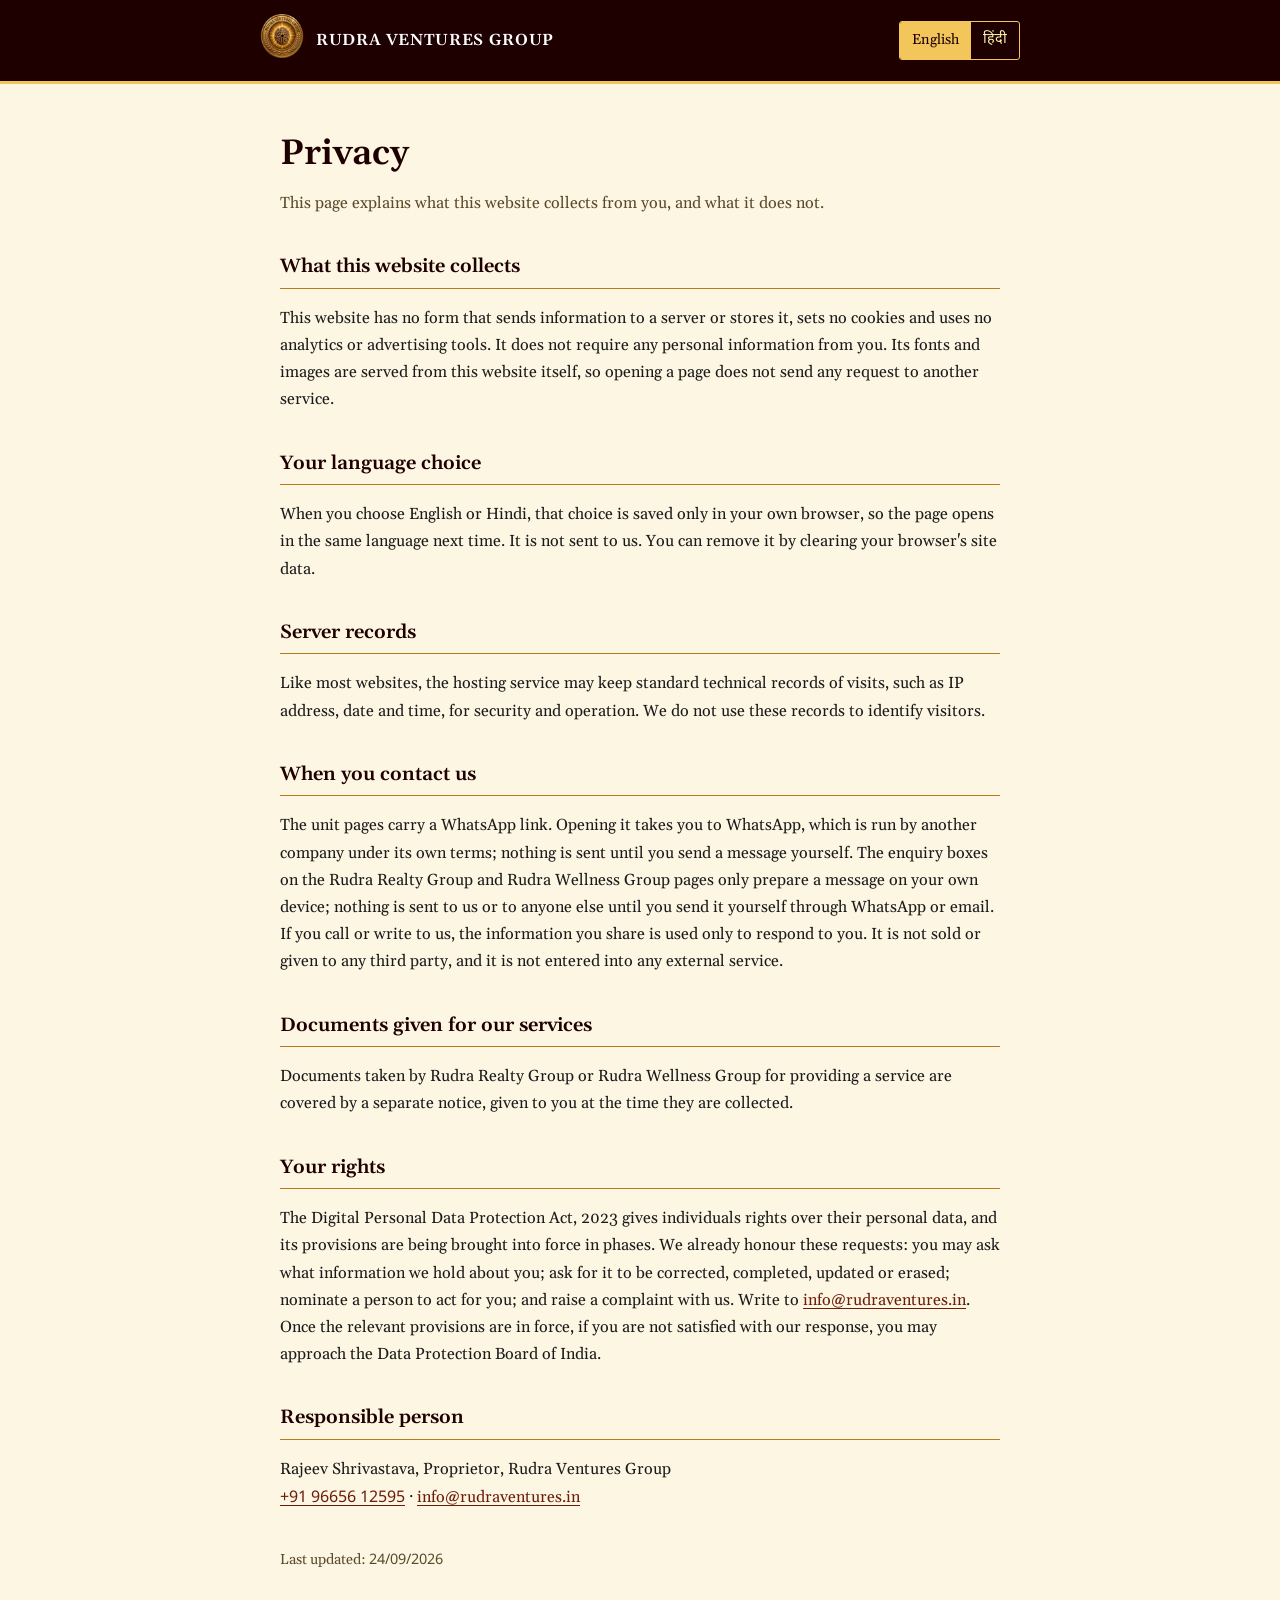
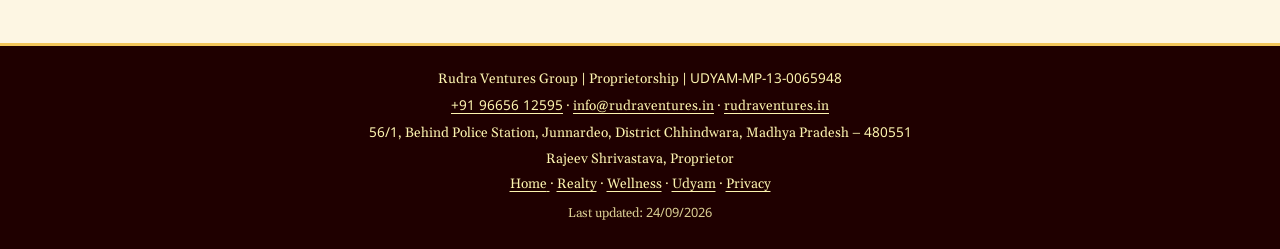
==== privacy/index.html @ 4cf69b2a "Add files via upload" ====
<!DOCTYPE html>
<html lang="en" data-view="en">
<head>
<meta charset="utf-8">
<meta name="viewport" content="width=device-width, initial-scale=1, viewport-fit=cover">
<meta name="theme-color" content="#1F0000">
<link rel="icon" type="image/png" href="../assets/RVG_Emblem_512px_transparent.png">

<link rel="stylesheet" href="../assets/fonts.css">
<link rel="stylesheet" href="../assets/rvg.css">
<title>Privacy | Rudra Ventures Group</title>
<meta name="description" content="How Rudra Ventures Group handles information on rudraventures.in.">
<link rel="canonical" href="https://rudraventures.in/privacy/">
</head>
<body>
<header class="top"><div class="top-inner">
  <a class="brand" href="../"><picture><source srcset="../assets/RVG_Emblem_512px_web.webp" type="image/webp"><img src="../assets/RVG_Emblem_1024px_transparent.png" alt="" width="1024" height="1024"></picture><span>RUDRA VENTURES GROUP</span></a>
  <div class="lang" role="group" aria-label="Language"><button type="button" data-l="en">English</button><button type="button" data-l="hi">हिंदी</button></div>
</div></header>
<main>
<section data-lang-block="en" lang="en">
  <h1>Privacy</h1>
  <p class="lead">This page explains what this website collects from you, and what it does not.</p>

  <h2>What this website collects</h2>
  <p>This website has no form that sends information to a server or stores it, sets no cookies and uses no analytics or advertising tools. It does not require any personal information from you. Its fonts and images are served from this website itself, so opening a page does not send any request to another service.</p>

  <h2>Your language choice</h2>
  <p>When you choose English or Hindi, that choice is saved only in your own browser, so the page opens in the same language next time. It is not sent to us. You can remove it by clearing your browser's site data.</p>

  <h2>Server records</h2>
  <p>Like most websites, the hosting service may keep standard technical records of visits, such as IP address, date and time, for security and operation. We do not use these records to identify visitors.</p>

  <h2>When you contact us</h2>
  <p>The unit pages carry a WhatsApp link. Opening it takes you to WhatsApp, which is run by another company under its own terms; nothing is sent until you send a message yourself. The enquiry boxes on the Rudra Realty Group and Rudra Wellness Group pages only prepare a message on your own device; nothing is sent to us or to anyone else until you send it yourself through WhatsApp or email. If you call or write to us, the information you share is used only to respond to you. It is not sold or given to any third party, and it is not entered into any external service.</p>

  <h2>Documents given for our services</h2>
  <p>Documents taken by Rudra Realty Group or Rudra Wellness Group for providing a service are covered by a separate notice, given to you at the time they are collected.</p>

  <h2>Your rights</h2>
  <p>The Digital Personal Data Protection Act, 2023 gives individuals rights over their personal data, and its provisions are being brought into force in phases. We already honour these requests: you may ask what information we hold about you; ask for it to be corrected, completed, updated or erased; nominate a person to act for you; and raise a complaint with us. Write to <a href="mailto:info@rudraventures.in">info@rudraventures.in</a>. Once the relevant provisions are in force, if you are not satisfied with our response, you may approach the Data Protection Board of India.</p>

  <h2>Responsible person</h2>
  <p>Rajeev Shrivastava, Proprietor, Rudra Ventures Group<br><a href="tel:+919665612595"><span class="num">+91 96656 12595</span></a> · <a href="mailto:info@rudraventures.in">info@rudraventures.in</a></p>

  <p class="updated">Last updated: <span class="num">24/09/2026</span></p>
</section>

<section data-lang-block="hi" lang="hi">
  <h1>गोपनीयता</h1>
  <p class="lead">यह पृष्ठ बताता है कि यह website आपसे क्या लेती है, और क्या नहीं।</p>

  <h2>यह website क्या एकत्र करती है</h2>
  <p>इस website पर ऐसा कोई form नहीं है जो जानकारी किसी server पर भेजे अथवा संग्रहीत करे; कोई cookie नहीं रखी जाती, और कोई analytics अथवा विज्ञापन-उपकरण प्रयुक्त नहीं होता। आपसे कोई व्यक्तिगत जानकारी अनिवार्य रूप से नहीं माँगी जाती। इसके font एवं चित्र इसी website से दिए जाते हैं, अतः पृष्ठ खोलने पर किसी अन्य सेवा को कोई अनुरोध नहीं जाता।</p>

  <h2>आपकी भाषा का चयन</h2>
  <p>जब आप English अथवा हिंदी चुनते हैं, तो वह चयन केवल आपके अपने browser में सहेजा जाता है, जिससे अगली बार पृष्ठ उसी भाषा में खुले। वह हमें नहीं भेजा जाता। Browser का site data मिटाकर आप उसे हटा सकते हैं।</p>

  <h2>Server के तकनीकी अभिलेख</h2>
  <p>अधिकांश websites की भाँति, hosting सेवा सुरक्षा एवं संचालन हेतु visits के सामान्य तकनीकी अभिलेख रख सकती है, जैसे IP address, दिनांक एवं समय। इन अभिलेखों से हम किसी आगंतुक की पहचान नहीं करते।</p>

  <h2>जब आप हमसे संपर्क करें</h2>
  <p>इकाइयों के पृष्ठों पर WhatsApp का link है। उसे खोलने पर आप WhatsApp पर पहुँचते हैं, जो किसी अन्य संस्था द्वारा उसके अपने नियमों के अंतर्गत संचालित है; जब तक आप स्वयं सन्देश न भेजें, कुछ नहीं जाता। Rudra Realty Group एवं Rudra Wellness Group के पृष्ठों के पूछताछ-खंड केवल आपके अपने उपकरण पर सन्देश तैयार करते हैं; जब तक आप स्वयं उसे WhatsApp अथवा email से न भेजें, हमें अथवा किसी अन्य को कुछ नहीं जाता। यदि आप दूरभाष अथवा email से संपर्क करते हैं, तो आपके द्वारा दी गई जानकारी केवल आपको उत्तर देने हेतु प्रयुक्त होती है। वह न बेची जाती है, न किसी तृतीय पक्ष को दी जाती है, और न किसी बाह्य सेवा में डाली जाती है।</p>

  <h2>सेवा हेतु दिए गए अभिलेख</h2>
  <p>सेवा प्रदान करने हेतु Rudra Realty Group अथवा Rudra Wellness Group द्वारा लिए गए अभिलेख एक पृथक् सूचना के अधीन हैं, जो अभिलेख लेते समय आपको दी जाती है।</p>

  <h2>आपके अधिकार</h2>
  <p>Digital Personal Data Protection Act, 2023 व्यक्तियों को उनकी व्यक्तिगत जानकारी पर अधिकार देता है, और इसके प्रावधान चरणबद्ध रूप से प्रवृत्त किए जा रहे हैं। हम ऐसे अनुरोधों का पालन अभी से करते हैं: आप पूछ सकते हैं कि हमारे पास आपकी कौन-सी जानकारी है; उसके सुधार, पूर्ति, अद्यतन अथवा हटाए जाने का अनुरोध कर सकते हैं; अपनी ओर से किसी व्यक्ति को नामित कर सकते हैं; और हमसे परिवाद कर सकते हैं। लिखें: <a href="mailto:info@rudraventures.in">info@rudraventures.in</a>। सम्बंधित प्रावधान प्रवृत्त होने के उपरांत, हमारे उत्तर से संतुष्ट न होने पर आप Data Protection Board of India के समक्ष जा सकते हैं।</p>

  <h2>उत्तरदायी व्यक्ति</h2>
  <p>राजीव श्रीवास्तव, Proprietor, Rudra Ventures Group<br><a href="tel:+919665612595"><span class="num">+91 96656 12595</span></a> · <a href="mailto:info@rudraventures.in">info@rudraventures.in</a></p>

  <p class="updated">अंतिम अद्यतन: <span class="num">24/09/2026</span></p>
</section>
</main>
<footer>
  <p>Rudra Ventures Group | Proprietorship | <span class="num">UDYAM-MP-13-0065948</span></p>
  <p><a href="tel:+919665612595"><span class="num">+91 96656 12595</span></a> · <a href="mailto:info@rudraventures.in">info@rudraventures.in</a> · <a href="../">rudraventures.in</a></p>
  <p><span data-lang-block="en"><span class="num">56/1</span>, Behind Police Station, Junnardeo, District Chhindwara, Madhya Pradesh – <span class="num">480551</span></span> <span data-lang-block="hi" class="deva"><span class="num">56/1</span>, Police Station के पीछे, जुन्नारदेव, जिला छिंदवाड़ा, मध्यप्रदेश – <span class="num">480551</span></span></p>
  <p class="who"><span data-lang-block="en">Rajeev Shrivastava, Proprietor</span> <span data-lang-block="hi">राजीव श्रीवास्तव, Proprietor</span></p>
  <p><a href="../"><span data-lang-block="en">Home</span> <span data-lang-block="hi">मुख्य पृष्ठ</span></a> · <a href="../realty/">Realty</a> · <a href="../wellness/">Wellness</a> · <a href="../udyam/">Udyam</a> · <a href="../privacy/"><span data-lang-block="en">Privacy</span> <span data-lang-block="hi">गोपनीयता</span></a></p>
  <p class="upd"><span data-lang-block="en">Last updated: </span> <span data-lang-block="hi">अंतिम अद्यतन: </span><span class="num">24/09/2026</span></p>
</footer>
<script>
(function(){
  var root=document.documentElement,pick='en';
  try{var s=localStorage.getItem('rvg-lang');if(s==='hi'||s==='en')pick=s;}catch(e){}
  function set(l){root.setAttribute('data-view',l);root.lang=l;
    document.querySelectorAll('.lang button').forEach(function(b){b.setAttribute('aria-pressed',b.dataset.l===l?'true':'false')});
    try{localStorage.setItem('rvg-lang',l)}catch(e){}}
  set(pick);
  document.addEventListener('click',function(e){var b=e.target.closest('.lang button');if(b)set(b.dataset.l)});
})();
</script>
</body>
</html>
---- assets/fonts.css ----
@font-face{font-family:"Gelasio";font-style:normal;font-weight:400;font-display:swap;src:url("fonts/gelasio-latin-400-normal.woff2") format("woff2")}
@font-face{font-family:"Gelasio";font-style:italic;font-weight:400;font-display:swap;src:url("fonts/gelasio-latin-400-italic.woff2") format("woff2")}
@font-face{font-family:"Gelasio";font-style:normal;font-weight:600;font-display:swap;src:url("fonts/gelasio-latin-600-normal.woff2") format("woff2")}
@font-face{font-family:"Noto Sans";font-style:normal;font-weight:400;font-display:swap;src:url("fonts/noto-sans-latin-400-normal.woff2") format("woff2")}
@font-face{font-family:"Noto Sans";font-style:normal;font-weight:600;font-display:swap;src:url("fonts/noto-sans-latin-600-normal.woff2") format("woff2")}
@font-face{font-family:"Noto Sans Devanagari";font-style:normal;font-weight:400;font-display:swap;src:url("fonts/noto-sans-devanagari-devanagari-400-normal.woff2") format("woff2")}
@font-face{font-family:"Noto Sans Devanagari";font-style:normal;font-weight:600;font-display:swap;src:url("fonts/noto-sans-devanagari-devanagari-600-normal.woff2") format("woff2")}
---- assets/rvg.css ----
:root{--field:#1F0000;--field-dark:#150000;--gold:#F2C65A;--gold-deep:#B67A1A;--gold-light:#FDF4AF;--ivory:#FDF6E3;--ink:#1A1A1A;
--serif:"Gelasio",Georgia,"Times New Roman",serif;--deva:"Noto Sans Devanagari","Noto Sans","Mangal",sans-serif;--num:"Noto Sans","Segoe UI",Arial,sans-serif;box-sizing:border-box}
*,*::before,*::after{box-sizing:inherit}
html,body{margin:0}
body{background:var(--ivory);color:var(--ink);font-family:var(--serif);line-height:1.7;padding-bottom:env(safe-area-inset-bottom,0px)}
.num{font-family:var(--num)}
[lang="hi"],.deva{font-family:var(--deva);line-height:1.8}
a{color:#6b1d0a;text-underline-offset:3px}
a:focus-visible,button:focus-visible{outline:2px solid var(--gold-deep);outline-offset:3px}
.top{background:var(--field);border-bottom:3px solid var(--gold);padding:calc(14px + env(safe-area-inset-top,0px)) 20px 14px}
.top-inner{max-width:760px;margin:0 auto;display:flex;align-items:center;justify-content:space-between;gap:16px}
.brand{display:flex;align-items:center;gap:12px;color:#fff;text-decoration:none;font-weight:600;letter-spacing:.04em}
.brand img{width:44px;height:auto}
.lang{display:flex;border:1px solid var(--gold);border-radius:3px;overflow:hidden}
.lang button{background:transparent;color:var(--gold-light);border:0;padding:6px 12px;font:inherit;font-size:.9rem;cursor:pointer}
.lang button[aria-pressed="true"]{background:var(--gold);color:var(--field)}
.lang button:first-child{font-family:var(--serif)}
.lang button:last-child{font-family:var(--deva)}
main{max-width:760px;margin:0 auto;padding:40px 20px 56px}
h1{font-size:clamp(1.6rem,4vw,2.2rem);margin:0 0 6px;color:var(--field)}
.lead{margin:0 0 28px;color:#5a4a2a}
h2{font-size:1.2rem;margin:34px 0 10px;color:var(--field);border-bottom:1px solid var(--gold-deep);padding-bottom:4px}
table{width:100%;border-collapse:collapse;table-layout:fixed}
th,td{text-align:left;vertical-align:top;padding:10px 12px;border-bottom:1px solid #e6d7a8}
th{width:38%;font-weight:600;color:#3d2a10}
.verify{margin-top:26px;padding:16px 18px;border-left:3px solid var(--gold-deep);background:#fff}
.updated{margin-top:36px;font-size:.9rem;color:#5a4a2a}
footer{background:var(--field);color:var(--gold-light);border-top:3px solid var(--gold);text-align:center;font-size:.85rem;padding:18px 16px 22px}
footer p{margin:2px 0}
footer a{color:var(--gold-light)}
[data-lang-block]{display:none}
html[data-view="en"] [data-lang-block="en"],html[data-view="hi"] [data-lang-block="hi"]{display:block}

html[data-view="en"] span[data-lang-block="en"],html[data-view="hi"] span[data-lang-block="hi"]{display:inline}
footer .note,footer .upd{font-size:.8rem;opacity:.85;margin-top:6px}

.btn{display:inline-block;background:var(--field);color:var(--gold-light)!important;padding:10px 18px;text-decoration:none;font-weight:600;border:1px solid var(--gold-deep);margin-top:14px}
.scope{font-size:.9rem;color:#5a4a2a;margin-top:10px}
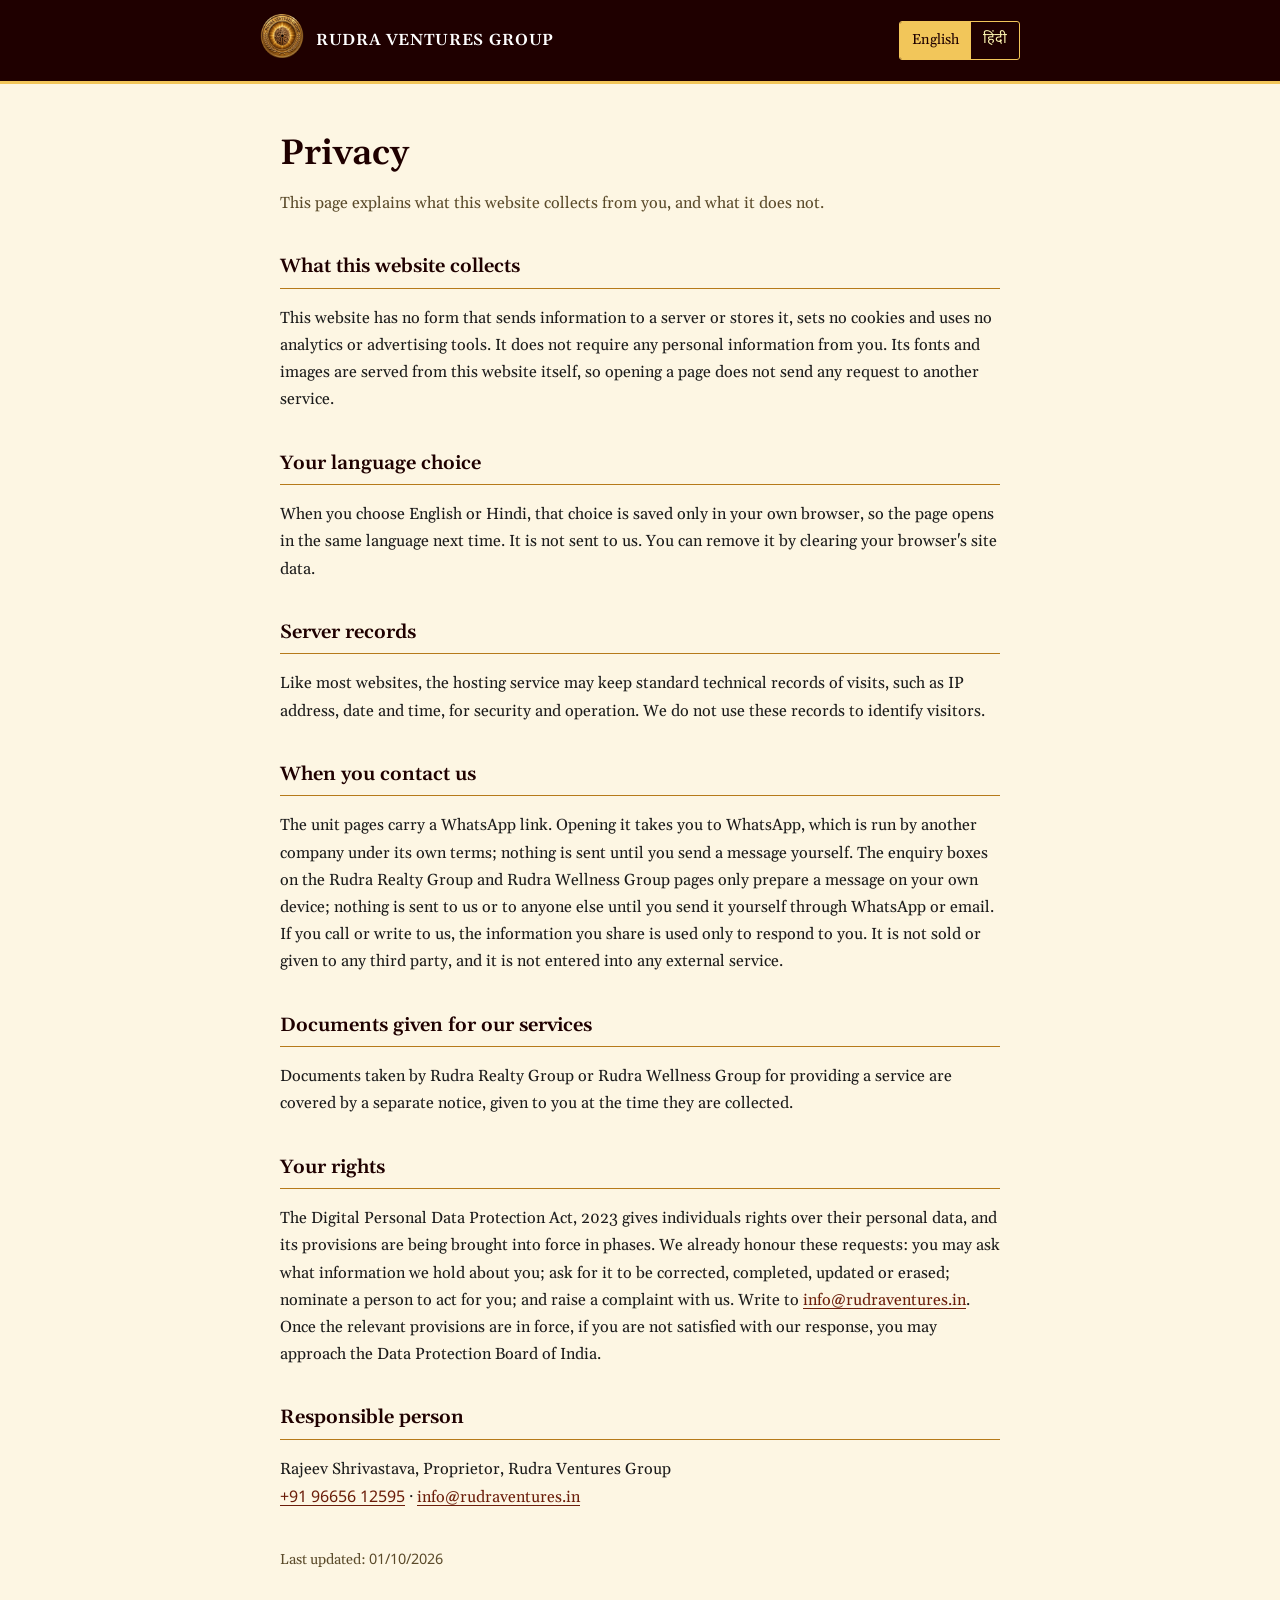
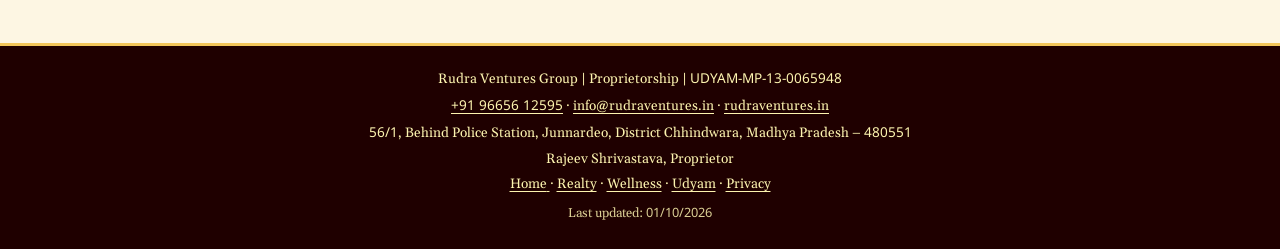
==== commit 718f47fe: "Add files via upload" ====
--- a/privacy/index.html
+++ b/privacy/index.html
@@ -43,7 +43,7 @@
   <h2>Responsible person</h2>
   <p>Rajeev Shrivastava, Proprietor, Rudra Ventures Group<br><a href="tel:+919665612595"><span class="num">+91 96656 12595</span></a> · <a href="mailto:info@rudraventures.in">info@rudraventures.in</a></p>
 
-  <p class="updated">Last updated: <span class="num">24/09/2026</span></p>
+  <p class="updated">Last updated: <span class="num">01/10/2026</span></p>
 </section>
 
 <section data-lang-block="hi" lang="hi">
@@ -71,7 +71,7 @@
   <h2>उत्तरदायी व्यक्ति</h2>
   <p>राजीव श्रीवास्तव, Proprietor, Rudra Ventures Group<br><a href="tel:+919665612595"><span class="num">+91 96656 12595</span></a> · <a href="mailto:info@rudraventures.in">info@rudraventures.in</a></p>
 
-  <p class="updated">अंतिम अद्यतन: <span class="num">24/09/2026</span></p>
+  <p class="updated">अंतिम अद्यतन: <span class="num">01/10/2026</span></p>
 </section>
 </main>
 <footer>
@@ -80,7 +80,7 @@
   <p><span data-lang-block="en"><span class="num">56/1</span>, Behind Police Station, Junnardeo, District Chhindwara, Madhya Pradesh – <span class="num">480551</span></span> <span data-lang-block="hi" class="deva"><span class="num">56/1</span>, Police Station के पीछे, जुन्नारदेव, जिला छिंदवाड़ा, मध्यप्रदेश – <span class="num">480551</span></span></p>
   <p class="who"><span data-lang-block="en">Rajeev Shrivastava, Proprietor</span> <span data-lang-block="hi">राजीव श्रीवास्तव, Proprietor</span></p>
   <p><a href="../"><span data-lang-block="en">Home</span> <span data-lang-block="hi">मुख्य पृष्ठ</span></a> · <a href="../realty/">Realty</a> · <a href="../wellness/">Wellness</a> · <a href="../udyam/">Udyam</a> · <a href="../privacy/"><span data-lang-block="en">Privacy</span> <span data-lang-block="hi">गोपनीयता</span></a></p>
-  <p class="upd"><span data-lang-block="en">Last updated: </span> <span data-lang-block="hi">अंतिम अद्यतन: </span><span class="num">24/09/2026</span></p>
+  <p class="upd"><span data-lang-block="en">Last updated: </span> <span data-lang-block="hi">अंतिम अद्यतन: </span><span class="num">01/10/2026</span></p>
 </footer>
 <script>
 (function(){
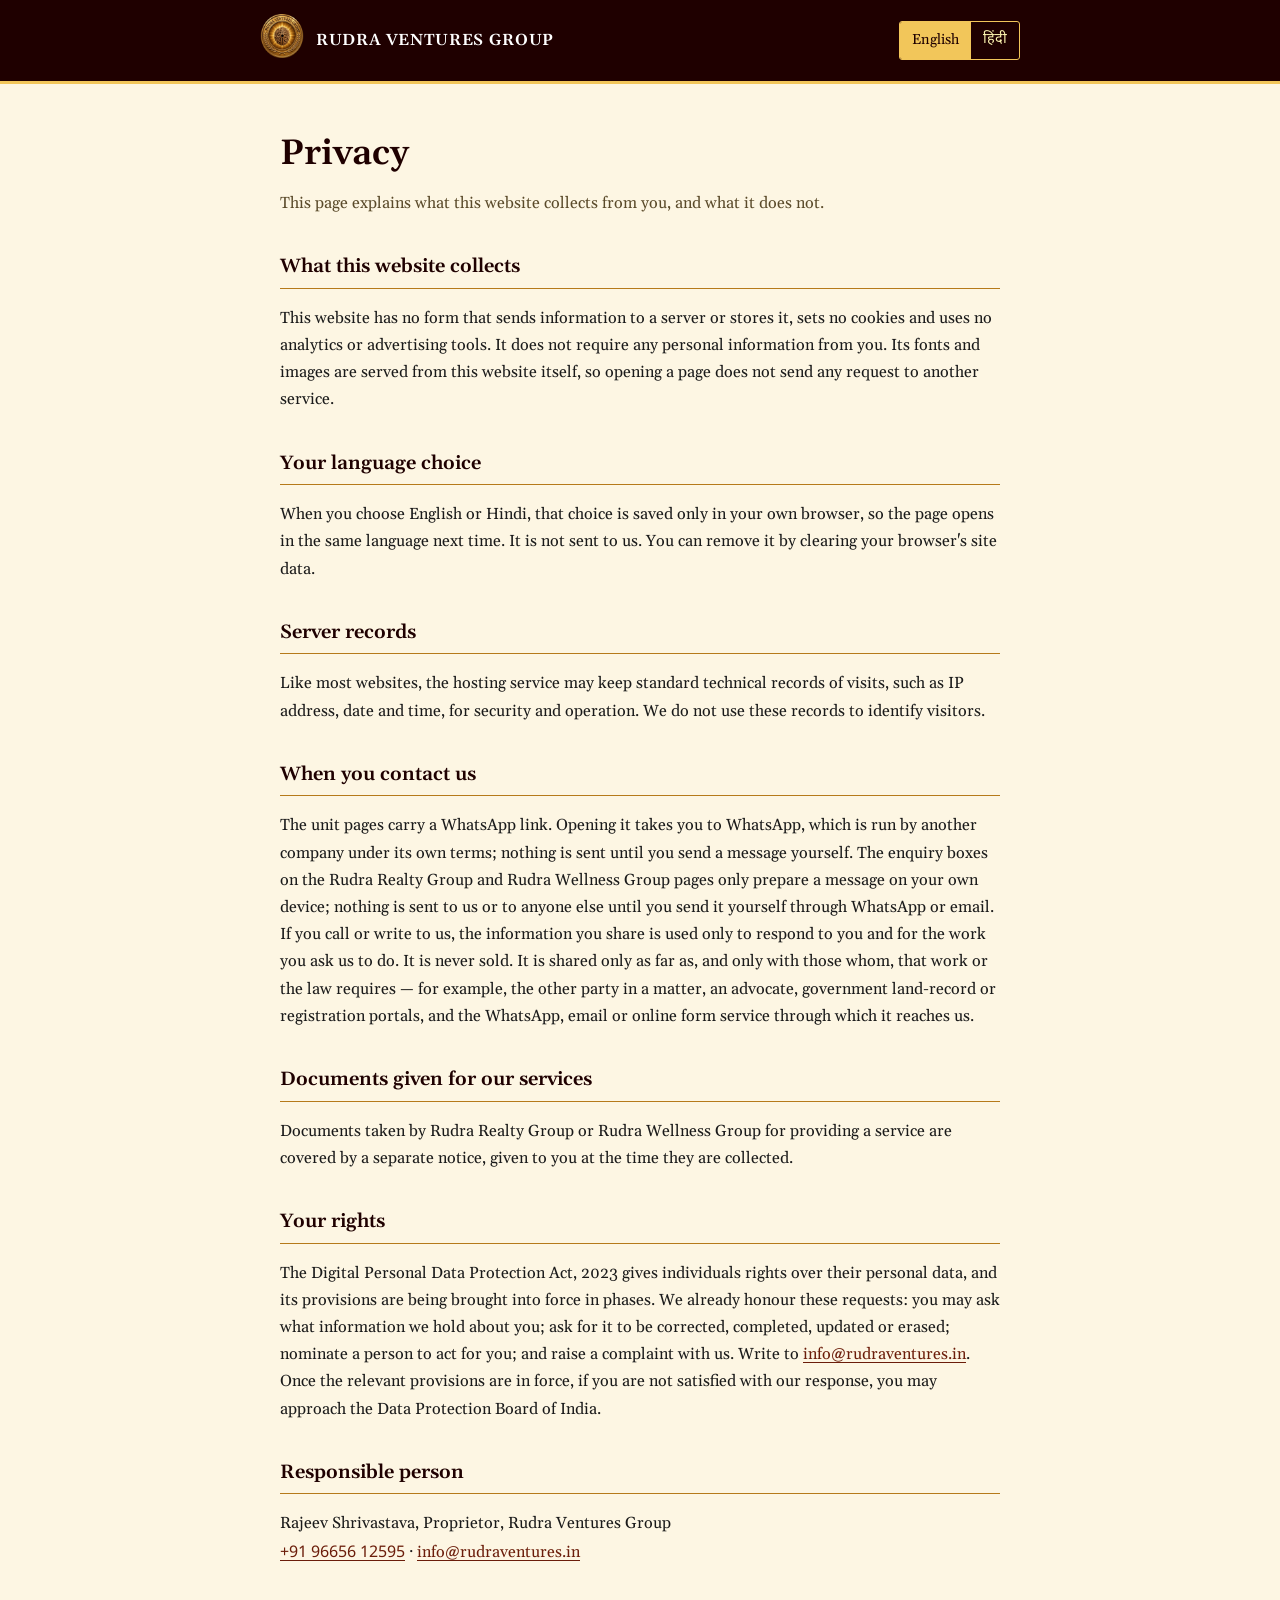
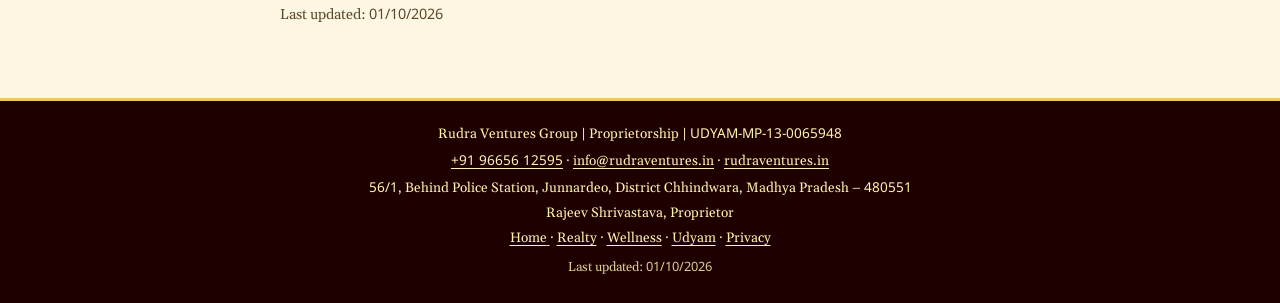
==== commit c6c18f20: "Add files via upload" ====
--- a/privacy/index.html
+++ b/privacy/index.html
@@ -32,7 +32,7 @@
   <p>Like most websites, the hosting service may keep standard technical records of visits, such as IP address, date and time, for security and operation. We do not use these records to identify visitors.</p>
 
   <h2>When you contact us</h2>
-  <p>The unit pages carry a WhatsApp link. Opening it takes you to WhatsApp, which is run by another company under its own terms; nothing is sent until you send a message yourself. The enquiry boxes on the Rudra Realty Group and Rudra Wellness Group pages only prepare a message on your own device; nothing is sent to us or to anyone else until you send it yourself through WhatsApp or email. If you call or write to us, the information you share is used only to respond to you. It is not sold or given to any third party, and it is not entered into any external service.</p>
+  <p>The unit pages carry a WhatsApp link. Opening it takes you to WhatsApp, which is run by another company under its own terms; nothing is sent until you send a message yourself. The enquiry boxes on the Rudra Realty Group and Rudra Wellness Group pages only prepare a message on your own device; nothing is sent to us or to anyone else until you send it yourself through WhatsApp or email. If you call or write to us, the information you share is used only to respond to you and for the work you ask us to do. It is never sold. It is shared only as far as, and only with those whom, that work or the law requires — for example, the other party in a matter, an advocate, government land-record or registration portals, and the WhatsApp, email or online form service through which it reaches us.</p>
 
   <h2>Documents given for our services</h2>
   <p>Documents taken by Rudra Realty Group or Rudra Wellness Group for providing a service are covered by a separate notice, given to you at the time they are collected.</p>
@@ -60,7 +60,7 @@
   <p>अधिकांश websites की भाँति, hosting सेवा सुरक्षा एवं संचालन हेतु visits के सामान्य तकनीकी अभिलेख रख सकती है, जैसे IP address, दिनांक एवं समय। इन अभिलेखों से हम किसी आगंतुक की पहचान नहीं करते।</p>
 
   <h2>जब आप हमसे संपर्क करें</h2>
-  <p>इकाइयों के पृष्ठों पर WhatsApp का link है। उसे खोलने पर आप WhatsApp पर पहुँचते हैं, जो किसी अन्य संस्था द्वारा उसके अपने नियमों के अंतर्गत संचालित है; जब तक आप स्वयं सन्देश न भेजें, कुछ नहीं जाता। Rudra Realty Group एवं Rudra Wellness Group के पृष्ठों के पूछताछ-खंड केवल आपके अपने उपकरण पर सन्देश तैयार करते हैं; जब तक आप स्वयं उसे WhatsApp अथवा email से न भेजें, हमें अथवा किसी अन्य को कुछ नहीं जाता। यदि आप दूरभाष अथवा email से संपर्क करते हैं, तो आपके द्वारा दी गई जानकारी केवल आपको उत्तर देने हेतु प्रयुक्त होती है। वह न बेची जाती है, न किसी तृतीय पक्ष को दी जाती है, और न किसी बाह्य सेवा में डाली जाती है।</p>
+  <p>इकाइयों के पृष्ठों पर WhatsApp का link है। उसे खोलने पर आप WhatsApp पर पहुँचते हैं, जो किसी अन्य संस्था द्वारा उसके अपने नियमों के अंतर्गत संचालित है; जब तक आप स्वयं सन्देश न भेजें, कुछ नहीं जाता। Rudra Realty Group एवं Rudra Wellness Group के पृष्ठों के पूछताछ-खंड केवल आपके अपने उपकरण पर सन्देश तैयार करते हैं; जब तक आप स्वयं उसे WhatsApp अथवा email से न भेजें, हमें अथवा किसी अन्य को कुछ नहीं जाता। यदि आप दूरभाष अथवा email से सम्पर्क करते हैं, तो आपके द्वारा दी गई जानकारी केवल आपको उत्तर देने एवं आपके द्वारा माँगे गए कार्य हेतु प्रयुक्त होती है। वह कभी बेची नहीं जाती। वह उतनी ही, और उन्हीं के साथ साझा होती है, जितनी एवं जिनके साथ वह कार्य अथवा विधि आवश्यक करे — जैसे प्रकरण का दूसरा पक्ष, अधिवक्ता, भू-अभिलेख अथवा पंजीयन के शासकीय portal, और वह WhatsApp, email अथवा online प्रपत्र की सेवा, जिससे वह हम तक पहुँचती है।</p>
 
   <h2>सेवा हेतु दिए गए अभिलेख</h2>
   <p>सेवा प्रदान करने हेतु Rudra Realty Group अथवा Rudra Wellness Group द्वारा लिए गए अभिलेख एक पृथक् सूचना के अधीन हैं, जो अभिलेख लेते समय आपको दी जाती है।</p>
--- a/assets/rvg.css
+++ b/assets/rvg.css
@@ -36,3 +36,8 @@
 
 .btn{display:inline-block;background:var(--field);color:var(--gold-light)!important;padding:10px 18px;text-decoration:none;font-weight:600;border:1px solid var(--gold-deep);margin-top:14px}
 .scope{font-size:.9rem;color:#5a4a2a;margin-top:10px}
+
+/* Devanagari shaping: never letter-space or mix fonts inside Hindi */
+[data-lang-block="hi"],[lang="hi"],html[data-view="hi"] body{font-family:var(--deva)}
+[data-lang-block="hi"] *,[lang="hi"] *,[data-lang-block="hi"],[lang="hi"],html[data-view="hi"] h1,html[data-view="hi"] h2,html[data-view="hi"] h3,html[data-view="hi"] .brand{letter-spacing:0!important;font-feature-settings:normal;font-variant-ligatures:normal}
+[data-lang-block="hi"] .num,[lang="hi"] .num{font-family:var(--num)}
